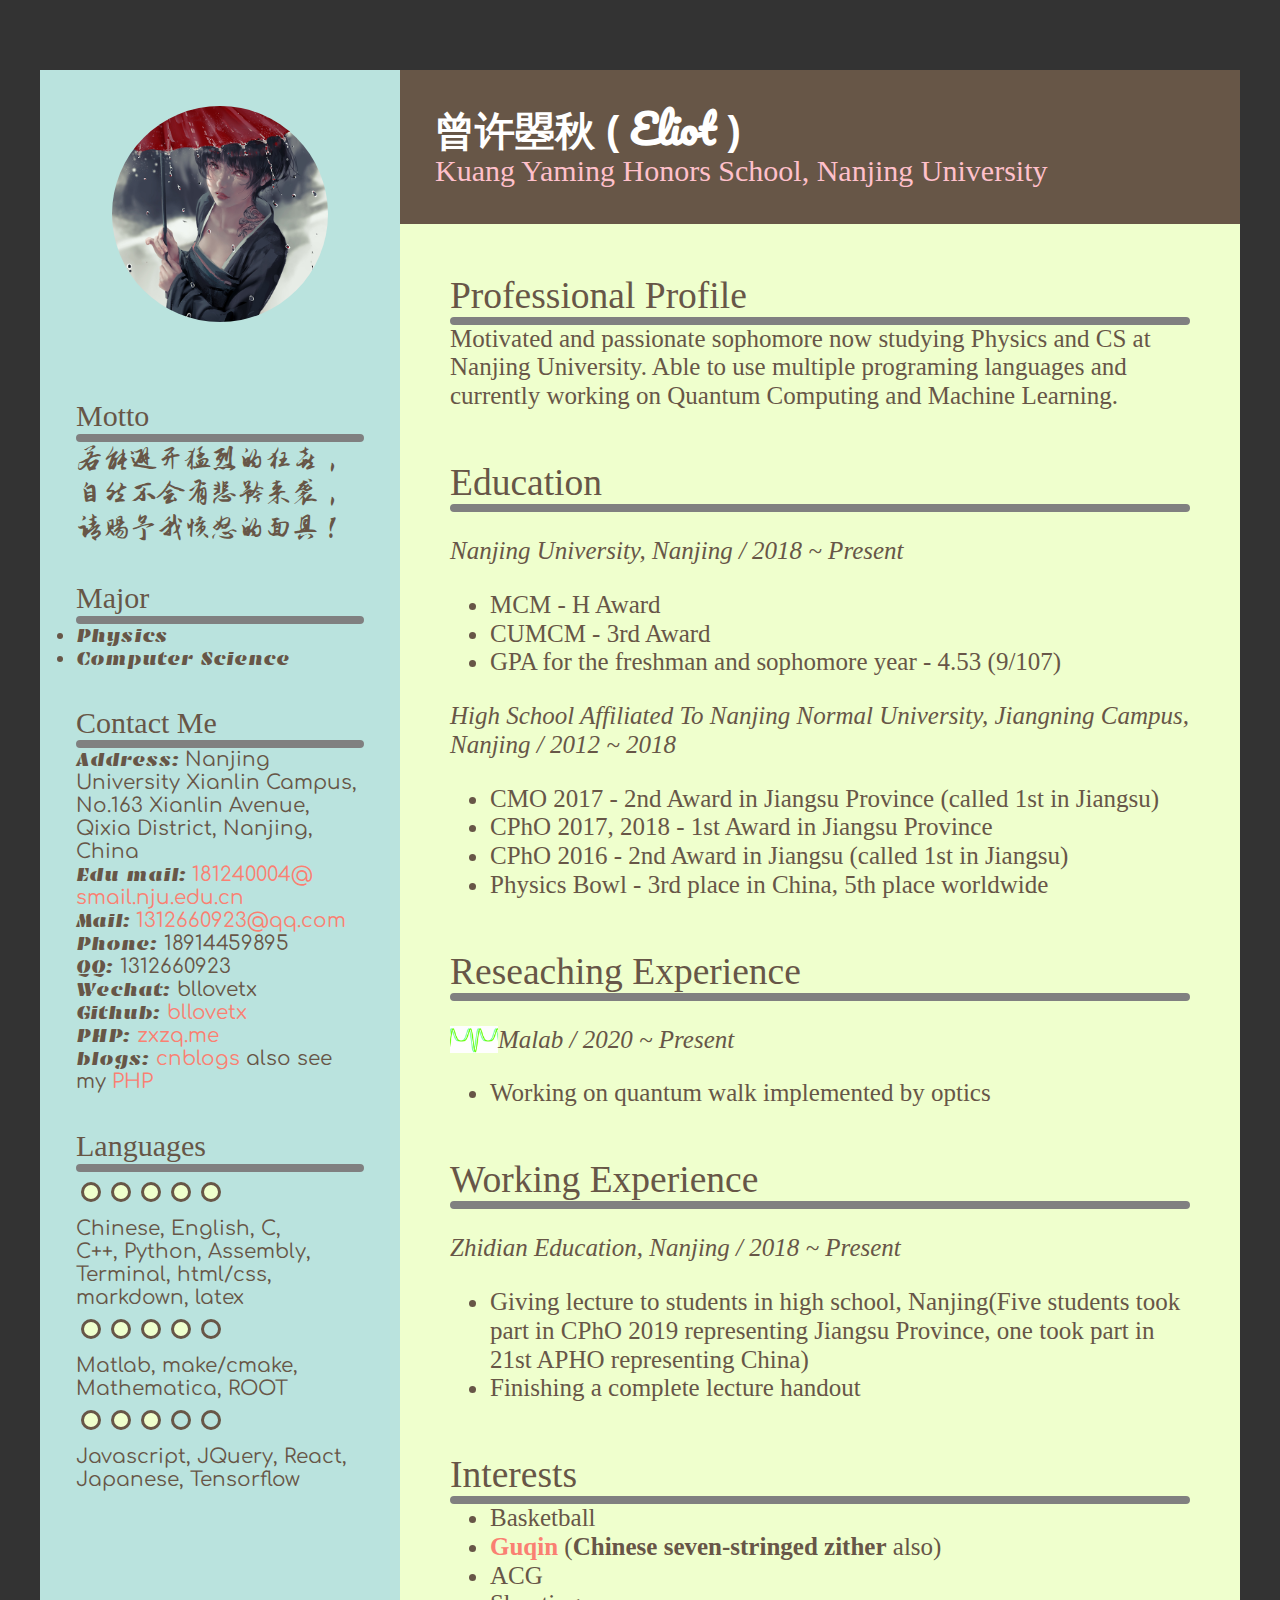
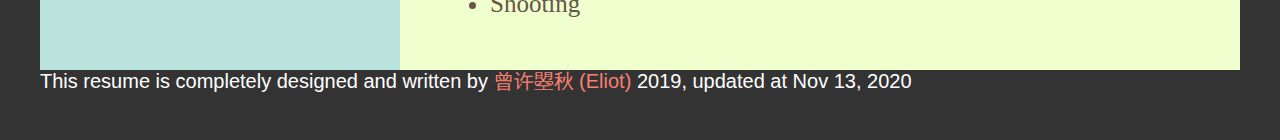
==== resume/index.html @ 0f8e3c62 "modify resume - languages" ====
<!DOCTYPE html>
<html lang="en">
<head>
        <meta charset="utf-8">
        
    	<meta name="keywords" content="Resume of 曾许曌秋(Eliot)">
		<meta name="description" content="Formal Resume of 曾许曌秋">
        <meta name="author" content="曾许曌秋 ( eliot )">
        <meta name="viewport" content="width=device-width, initial-scale=1">
		<link rel="shortcut icon" href="./images/favicon.ico">
		<link rel="bookmark" href="./images/favicon.ico">
		<link rel="icon" href="./images/favicon.ico">

		<title>曾许曌秋(Eliot) | Resume</title>
		
		<!-- external CSS link -->
		<link rel="stylesheet" href="css/normalize.css">
        <link rel="stylesheet" href="css/style.css">
        <link href="https://fonts.googleapis.com/css?family=Baloo+Bhai|Comfortaa|Emblema+One|Merienda+One|Pacifico&display=swap" rel="stylesheet">
        <link href="https://fonts.googleapis.com/css?family=Zhi+Mang+Xing&display=swap" rel="stylesheet">


</head>

<body>

    <!--
    <a id = "php" href="..">
        <p id="x">O</p>
        <p id="hp">&nbsp&nbsp&nbspHome Page</p>
    </a>
    -->

    <div id="container">

        
        <section id = "sidebar">
            <img src="images/rain.jpg" class="circle" alt="icon">

            <section id = "motto">
                <h2>Motto</h2>
                <hr>
                <motto>若能避开猛烈的狂喜，自然不会有悲矜来袭，请赐予我愤怒的面具！</motto>
            </section>

            <section id = "major">
                <h2>Major</h2>
                <hr>
                <li><strong>Physics</strong></li>
                <li><strong>Computer Science</strong></li>
            </section>

            <section id = "contact">
                <h2>Contact Me</h2>
                <hr>
                <li><strong>Address:</strong>
                    Nanjing University Xianlin Campus, No.163 Xianlin Avenue, Qixia District, Nanjing, China
                </li>
                <li><strong>Edu mail:</strong>
                    <a href="mailto:181240004@smail.nju.edu.cn" rel="edu main">181240004@ smail.nju.edu.cn</a>
                </li>
                <li><strong>Mail:</strong>
                    <a href="mailto:1312660923@qq.com" rel="personal mail">1312660923@qq.com</a>
                </li>
                <li><strong>Phone: </strong>18914459895</li>
                <li><Strong>QQ: </Strong>1312660923</li>
                <li><strong>Wechat: </strong>bllovetx</li>
                <li><strong>Github: </strong>
                    <a href="https://github.com/bllovetx" target="_blank" rel="my github">bllovetx</a>
                </li>
                <li><strong>PHP: </strong>
                    <a href="https://zxzq.me" target="_blank" rel="my home page">zxzq.me</a>
                </li>
                <li><strong>blogs: </strong><a href="https://www.cnblogs.com/bllovetx" target="_blank" rel="cnblogs">cnblogs</a>
                also see my <a href="https://zxzq.me" target="_blank" rel="my home page">PHP</a> 
                </li>
            </section>

            <section id = "languages">
                <h2>Languages</h2>
                <hr>
                <dott></dott><dott></dott><dott></dott><dott></dott><dott></dott>
                <p>Chinese, English, C,<br> C++, Python, Assembly, <br>Terminal, html/css, <br>markdown, latex</p>

                <dott></dott><dott></dott><dott></dott><dott></dott><dot></dot>
                <p>Matlab, make/cmake, <br>Mathematica, ROOT</p>

                <dott></dott><dott></dott><dott></dott><dot></dot><dot></dot>
                <p>Javascript, JQuery, React, Japanese, Tensorflow</p>
            </section>

        </section><!-- sidebar -->

        <div id = "main">

            <section id = "head">
                <h1>曾许曌秋 (<en> Eliot </en>)</h1>
                <h2>Kuang Yaming Honors School, Nanjing University</h2>
            </section><!-- head -->
            

            <section id = "info">
                <section id = "profile">
                    <h2>Professional Profile</h2>
                    <hr>
                    <p>Motivated and passionate sophomore now studying Physics and CS at Nanjing University. Able to use multiple programing languages and currently working on Quantum Computing and Machine Learning.</p>
                </section>

                <section id = "education">
                    <h2>Education</h2>
                    <hr>
                    <h3>Nanjing University, Nanjing / 2018 ~ Present</h3>
                    <p><ul>
                        <li>MCM - H Award</li>
                        <li>CUMCM - 3rd Award</li>
                        <li>GPA for the freshman and sophomore year - 4.53 (9/107)</li>
                        <!--
                            <p id ="mark">mark: result of almost no professional course during 1st year, see below:
                                <ul>
                                    <li>University Physics: 99</li>
                                    <li>Mathematical Methods for Physics: 99</li>
                                </ul>
                            </p>
                        -->
                    </ul></p>
                    <h3>High School Affiliated To Nanjing Normal University, Jiangning Campus, Nanjing / 2012 ~ 2018</h3>
                    <p><ul>
                        <li>CMO 2017 - 2nd Award in Jiangsu Province (called 1st in Jiangsu)</li>
                        <li>CPhO 2017, 2018 - 1st Award in Jiangsu Province</li>
                        <li>CPhO 2016 - 2nd Award in Jiangsu (called 1st in Jiangsu)</li>
                        <li>Physics Bowl - 3rd place in China, 5th place worldwide</li>
                    </p></ul>

                </section>

                <section id = "research">
                    <h2>Reseaching Experience</h2>
                    <hr>
                    <h3><a href="https://qoqi.nju.edu.cn/" target="_blank" rel="home page of malab" style="padding:0px 24px;background:url(images/malab.png) center; background-size: contain"></a>
                        Malab / 2020 ~ Present
                    </h3>
                    <p><ul>
                        <li>Working on quantum walk implemented by optics</li>
                    </ul></p>
                </section>

                <section id = "work">
                    <h2>Working Experience</h2>
                    <hr>
                    <h3>Zhidian Education, Nanjing / 2018 ~ Present</h3>
                    <p><ul>
                        <li>Giving lecture to students in high school, Nanjing(Five students took part in CPhO 2019 representing Jiangsu Province, one took part in 21st APHO representing China)</li>
                        <li>Finishing a complete lecture handout</li>
                    </p></ul>
                </section>

                <section id = "interests">
                    <h2>Interests</h2>
                    <hr>
                    <div style="float:left"><ul><li>Basketball</li><li><a href="https://en.wikipedia.org/wiki/Guqin" style="color:salmon;font-weight:bold" target="_blank">Guqin</a> (<test style="font-weight:bold">Chinese seven-stringed zither</test> also)</li><li>ACG</li>
                    <li>Shooting</li>
                    </div>
                </section>
            </section><!-- info -->
        </div>

        <section id = "footer">
            <p>This resume is completely designed and written by <a href="https://zxzq.me" target="_blank" rel="home page">曾许曌秋 (Eliot) </a>2019, updated at Nov 13, 2020</p>
        </section><!-- footer -->

    </div><!-- container -->

</body>
</html>
---- resume/css/style.css ----
/*

Project Name:  Resume 曾许曌秋 (Eliot)
Author: 曾许曌秋 (eliot) | zxzq.me 
At: Nanjing University

*/


* {
    -moz-box-sizing: border-box; /* Firexfox */
    -webkit-box-sizing: border-box; /* Safari/Chrome/iOS/Android */
    box-sizing: border-box; /* IE */
}

en {
    font-family: 'Pacifico', cursive;
}

.circle{
    width: 60%;
    border-radius: 60%;
    margin: 10% 20%;
}

h2 {
    font-family: 'Baloo Bhai', cursive;
    font-weight: lighter;
    margin: 0;
}

h1 {
    margin: 0;
}

h3 {
    font-family: 'Merienda One', cursive;
    font-style: italic;
    font-size: 25px;
    font-weight: lighter;
}
ul {
    margin: 0;
}

a {
    text-decoration: none;
    color: salmon;
}


hr {
    margin: 0;
    border: 4px solid;
    border-radius: 4px;
}

/*
 * Body
 */

body {
    background: #333;
    font-size: 20px;
}

#container {
    width: 1200px;
    height: 1600px;
    background: #EFFFCD;
    margin: 70px auto;
}


    /*
     * sidebar
     */

    #sidebar{
        width: 30%;
        height: 100%;
        background: #BAE3DE;
        color: #675647;
        float: left;
    }

    #sidebar section {
        width: 80%;
        margin: 10%;
        font-family: 'Comfortaa', cursive;
    }


    motto {
        font-family: 'Zhi Mang Xing', cursive;
        font-size: 30px;
    }

    #sidebar strong {
        font-family: 'Emblema One', cursive;
        font-weight: lighter;
    }
    #contact li {
        list-style: none;
    }

    dott {
        width: 20px;
        height: 20px;
        border-color: #675647;
        border-radius: 10px;
        border-style: solid;
        background:#EFFFCD;
        display: inline-block;
        margin: 10px 5px;
    }
    dot {
        width: 20px;
        height: 20px;
        border-color: #675647;
        border-radius: 10px;
        border-style: solid;
        display: inline-block;
        margin: 10px 5px;
    }
    #languages p {
        margin: 0;
    }

    /* 
     * main
     */

    #main {
        width: 70%;
        height: 100%;
        float: left;
    }

        /*
         * head
         */

        #head {
            background: #675647;
            margin: 0;
            padding: 35px;
            color: white;
        }

        #head h2 {
            color: pink;
        }

        /*
         * info
         */

        #info {
            background: #EFFFCD;
            color: #675647;
        }

        #info section {
            margin: 50px;
            font-family: 'Baloo Bhai', cursive;
            font-weight: lighter;
            font-size:25px;
        }

        #info p {
            margin:0;
        }

        #mark {
            border-style: solid;
        }

    /* 
     * footer
     */

    #footer {
        color: white;
    }






/*
 * back to home page php
 */

#php {
    position: absolute;
    top: 30px;
    left: 10%;
    background: #EFFFCD;
    transform-origin: 10px 10px;
    animation: rol 10s ease-in-out 3s infinite both;
}

#php #hp {
    margin: 7px 15px 10px 7px;
    font-family: 'Emblema One', cursive;
    color: #333;
}

#php #x {
    position: relative;
    padding: 3px 5px;
    margin:0;
    display: inline;
    color: salmon;
    background: #675647;
    
}

@keyframes rol{
    0%{transform: rotateZ(0deg)}
    10%{transform: rotateZ(80deg)}
    17%{transform: rotateZ(50deg);}
    22%{transform: rotateZ(55deg);}
    27%{transform: rotateZ(0deg);}
    100%{transform: rotateZ(0deg)}
}
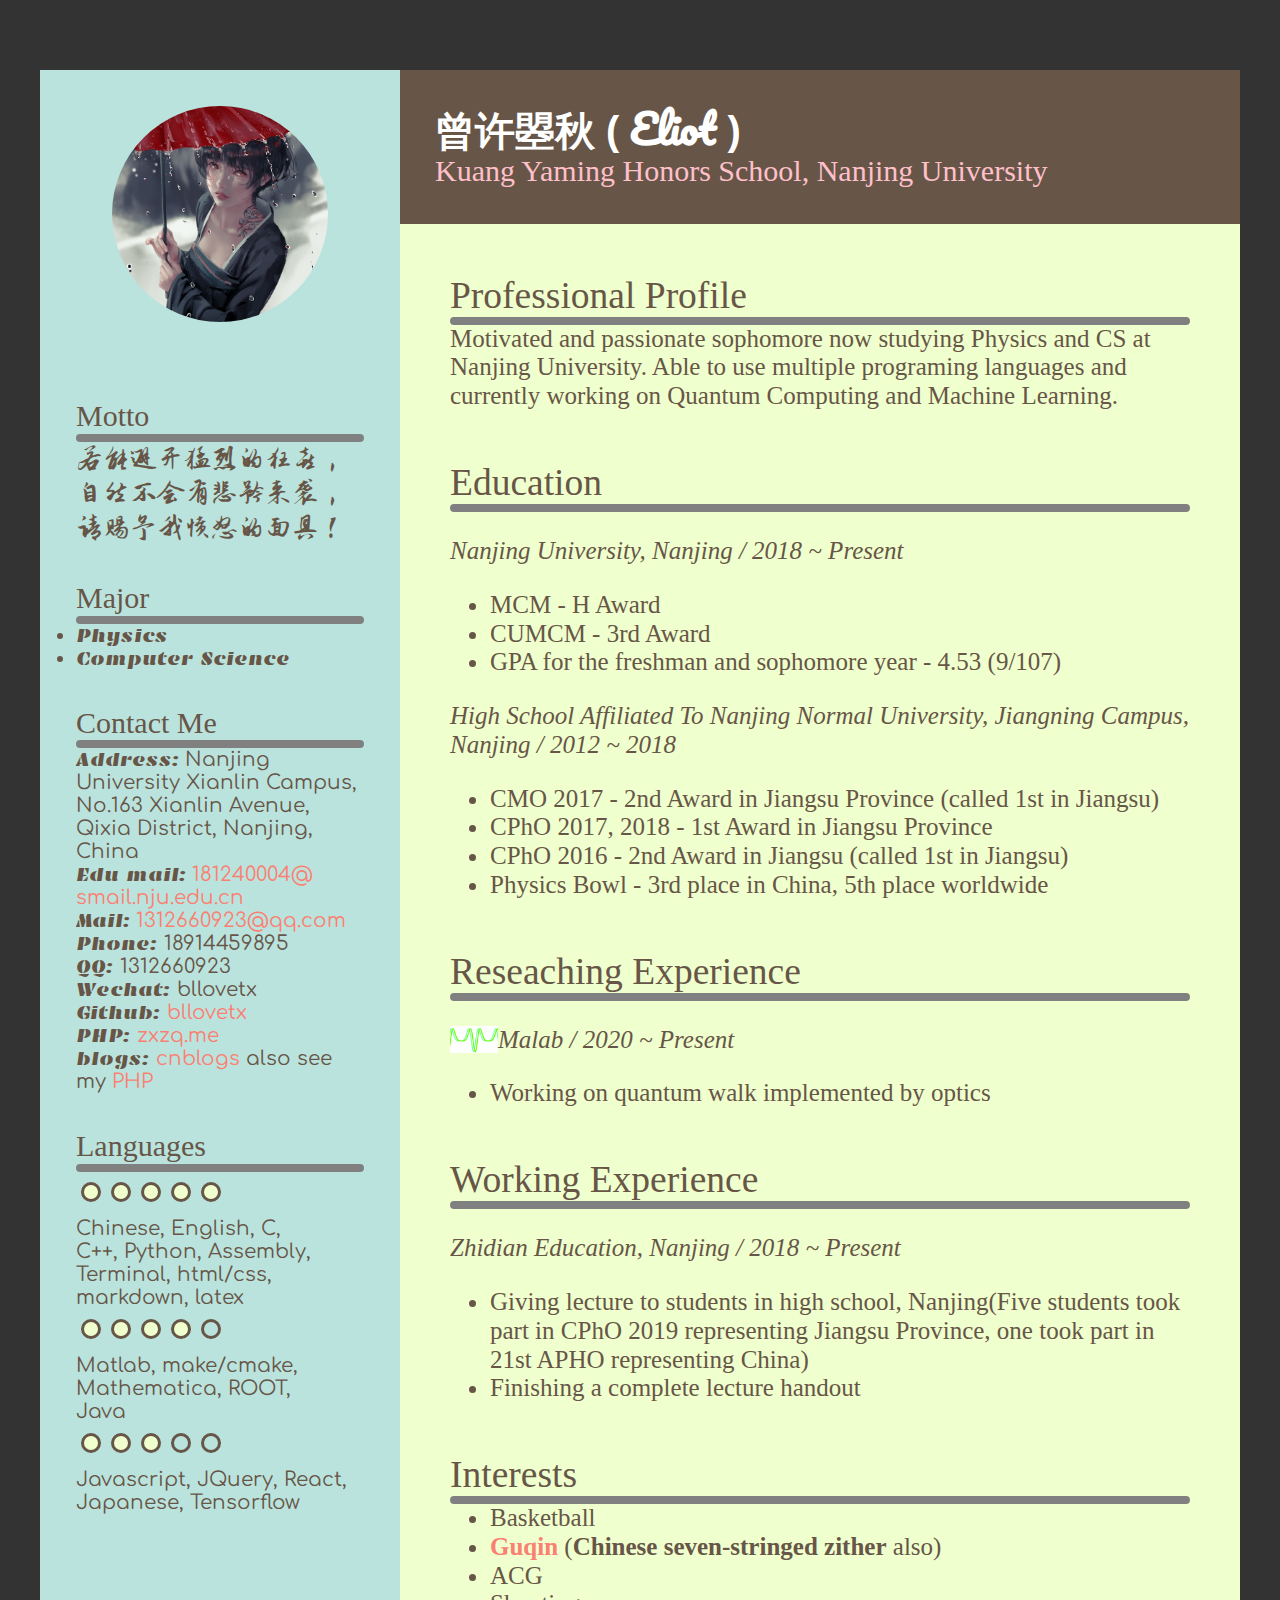
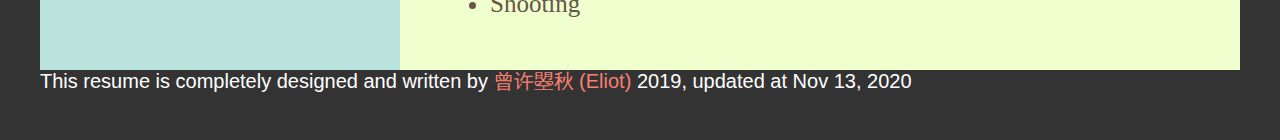
==== commit dd649a4f: "update languages" ====
--- a/resume/index.html
+++ b/resume/index.html
@@ -83,7 +83,7 @@
                 <p>Chinese, English, C,<br> C++, Python, Assembly, <br>Terminal, html/css, <br>markdown, latex</p>
 
                 <dott></dott><dott></dott><dott></dott><dott></dott><dot></dot>
-                <p>Matlab, make/cmake, <br>Mathematica, ROOT</p>
+                <p>Matlab, make/cmake, <br>Mathematica, ROOT, <br>Java</p>
 
                 <dott></dott><dott></dott><dott></dott><dot></dot><dot></dot>
                 <p>Javascript, JQuery, React, Japanese, Tensorflow</p>
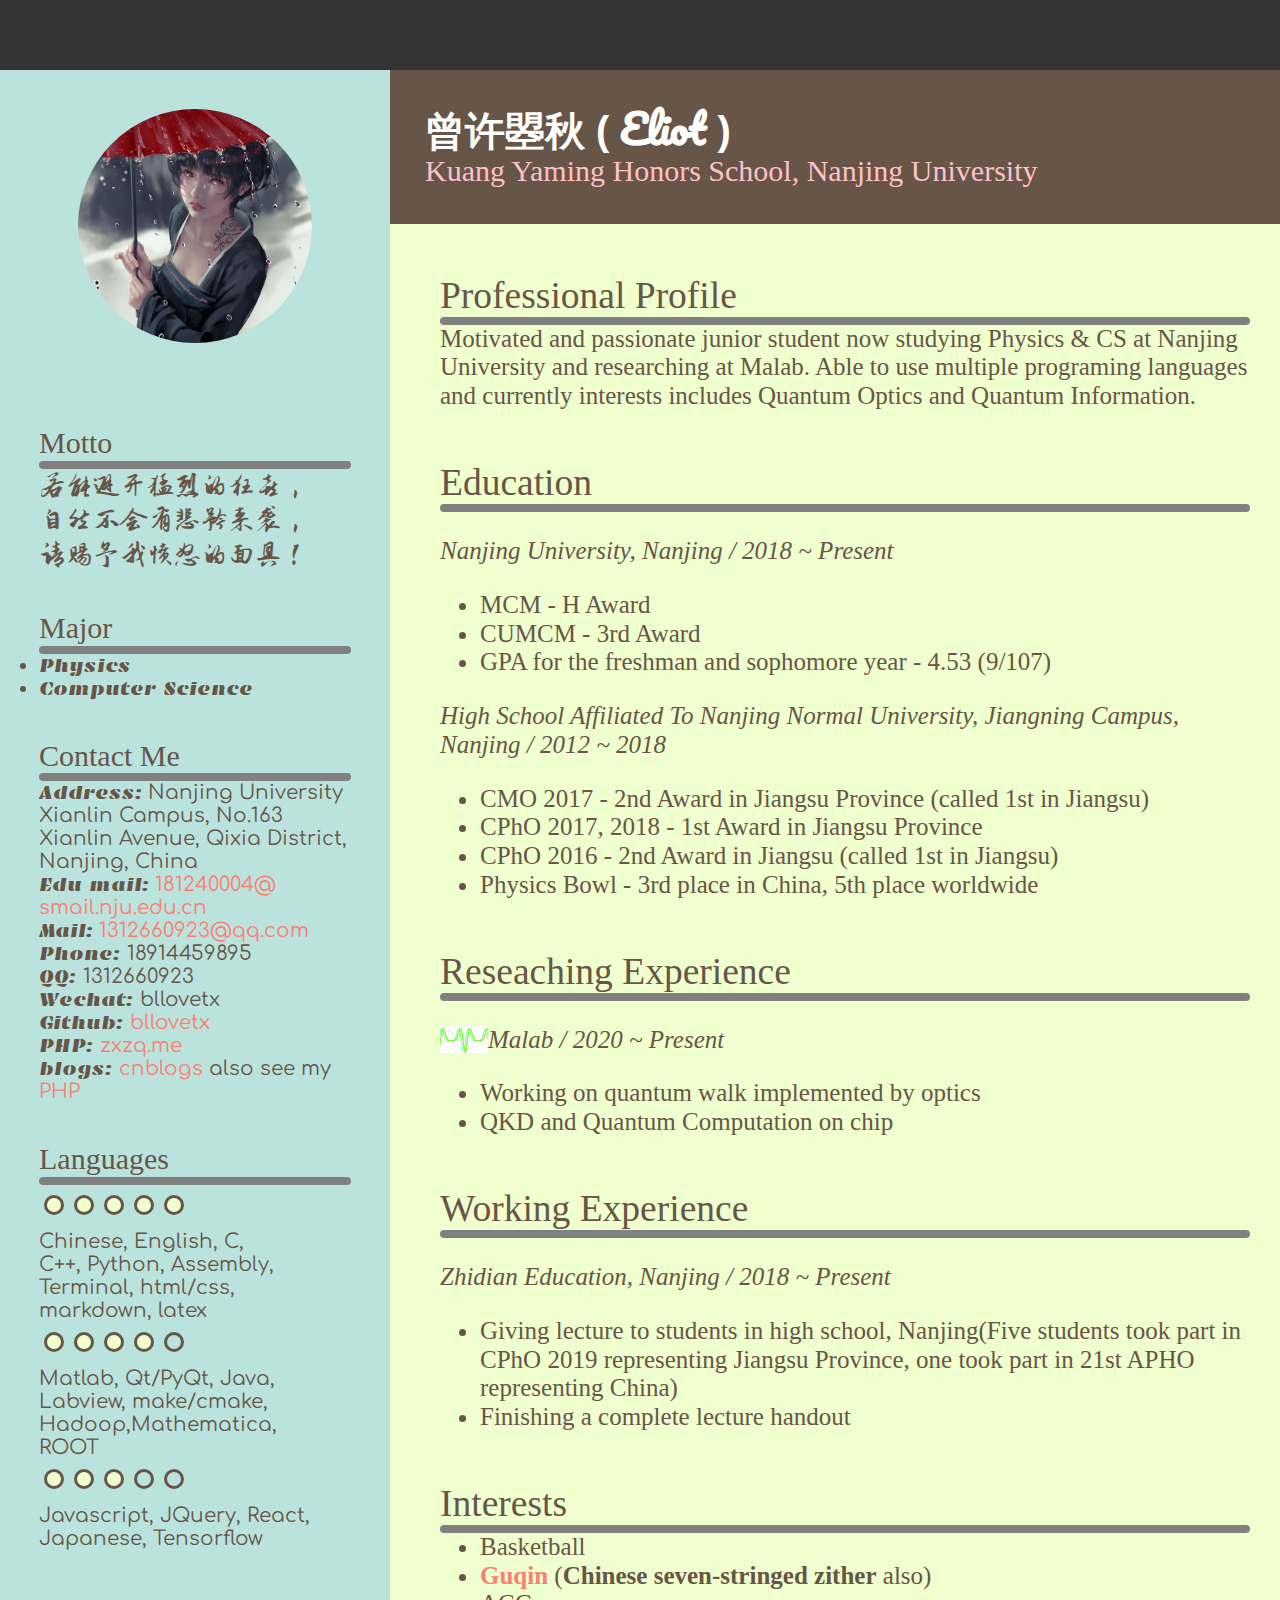
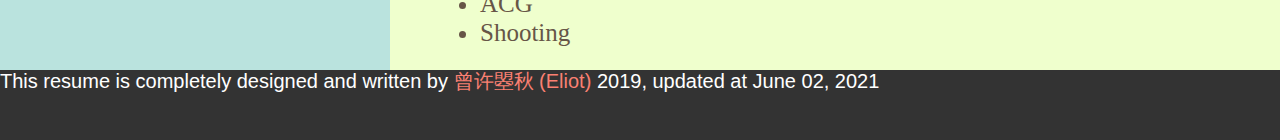
==== commit b0bac796: "update my resume" ====
--- a/resume/index.html
+++ b/resume/index.html
@@ -35,12 +35,12 @@
 
         
         <section id = "sidebar">
-            <img src="images/rain.jpg" class="circle" alt="icon">
+            <a href=".."><img src="images/rain.jpg" class="circle" alt="icon"></a>
 
             <section id = "motto">
                 <h2>Motto</h2>
                 <hr>
-                <motto>若能避开猛烈的狂喜，自然不会有悲矜来袭，请赐予我愤怒的面具！</motto>
+                <motto>若能避开猛烈的狂喜，<br>自然不会有悲矜来袭，<br>请赐予我愤怒的面具！</motto>
             </section>
 
             <section id = "major">
@@ -83,7 +83,7 @@
                 <p>Chinese, English, C,<br> C++, Python, Assembly, <br>Terminal, html/css, <br>markdown, latex</p>
 
                 <dott></dott><dott></dott><dott></dott><dott></dott><dot></dot>
-                <p>Matlab, make/cmake, <br>Mathematica, ROOT, <br>Java</p>
+                <p>Matlab, Qt/PyQt, Java,<br> Labview, make/cmake,<br> Hadoop,Mathematica,<br> ROOT</p>
 
                 <dott></dott><dott></dott><dott></dott><dot></dot><dot></dot>
                 <p>Javascript, JQuery, React, Japanese, Tensorflow</p>
@@ -103,7 +103,9 @@
                 <section id = "profile">
                     <h2>Professional Profile</h2>
                     <hr>
-                    <p>Motivated and passionate sophomore now studying Physics and CS at Nanjing University. Able to use multiple programing languages and currently working on Quantum Computing and Machine Learning.</p>
+                    <p>Motivated and passionate junior student now studying Physics & CS at Nanjing University and researching at Malab. 
+                        Able to use multiple programing languages and currently interests includes Quantum Optics and Quantum Information.
+                    </p>
                 </section>
 
                 <section id = "education">
@@ -141,6 +143,7 @@
                     </h3>
                     <p><ul>
                         <li>Working on quantum walk implemented by optics</li>
+                        <li>QKD and Quantum Computation on chip</li>
                     </ul></p>
                 </section>
 
@@ -165,7 +168,7 @@
         </div>
 
         <section id = "footer">
-            <p>This resume is completely designed and written by <a href="https://zxzq.me" target="_blank" rel="home page">曾许曌秋 (Eliot) </a>2019, updated at Nov 13, 2020</p>
+            <p>This resume is completely designed and written by <a href="https://zxzq.me" target="_blank" rel="home page">曾许曌秋 (Eliot) </a>2019, updated at June 02, 2021</p>
         </section><!-- footer -->
 
     </div><!-- container -->
--- a/resume/css/style.css
+++ b/resume/css/style.css
@@ -65,7 +65,7 @@
 }
 
 #container {
-    width: 1200px;
+    width: 1300px;
     height: 1600px;
     background: #EFFFCD;
     margin: 70px auto;
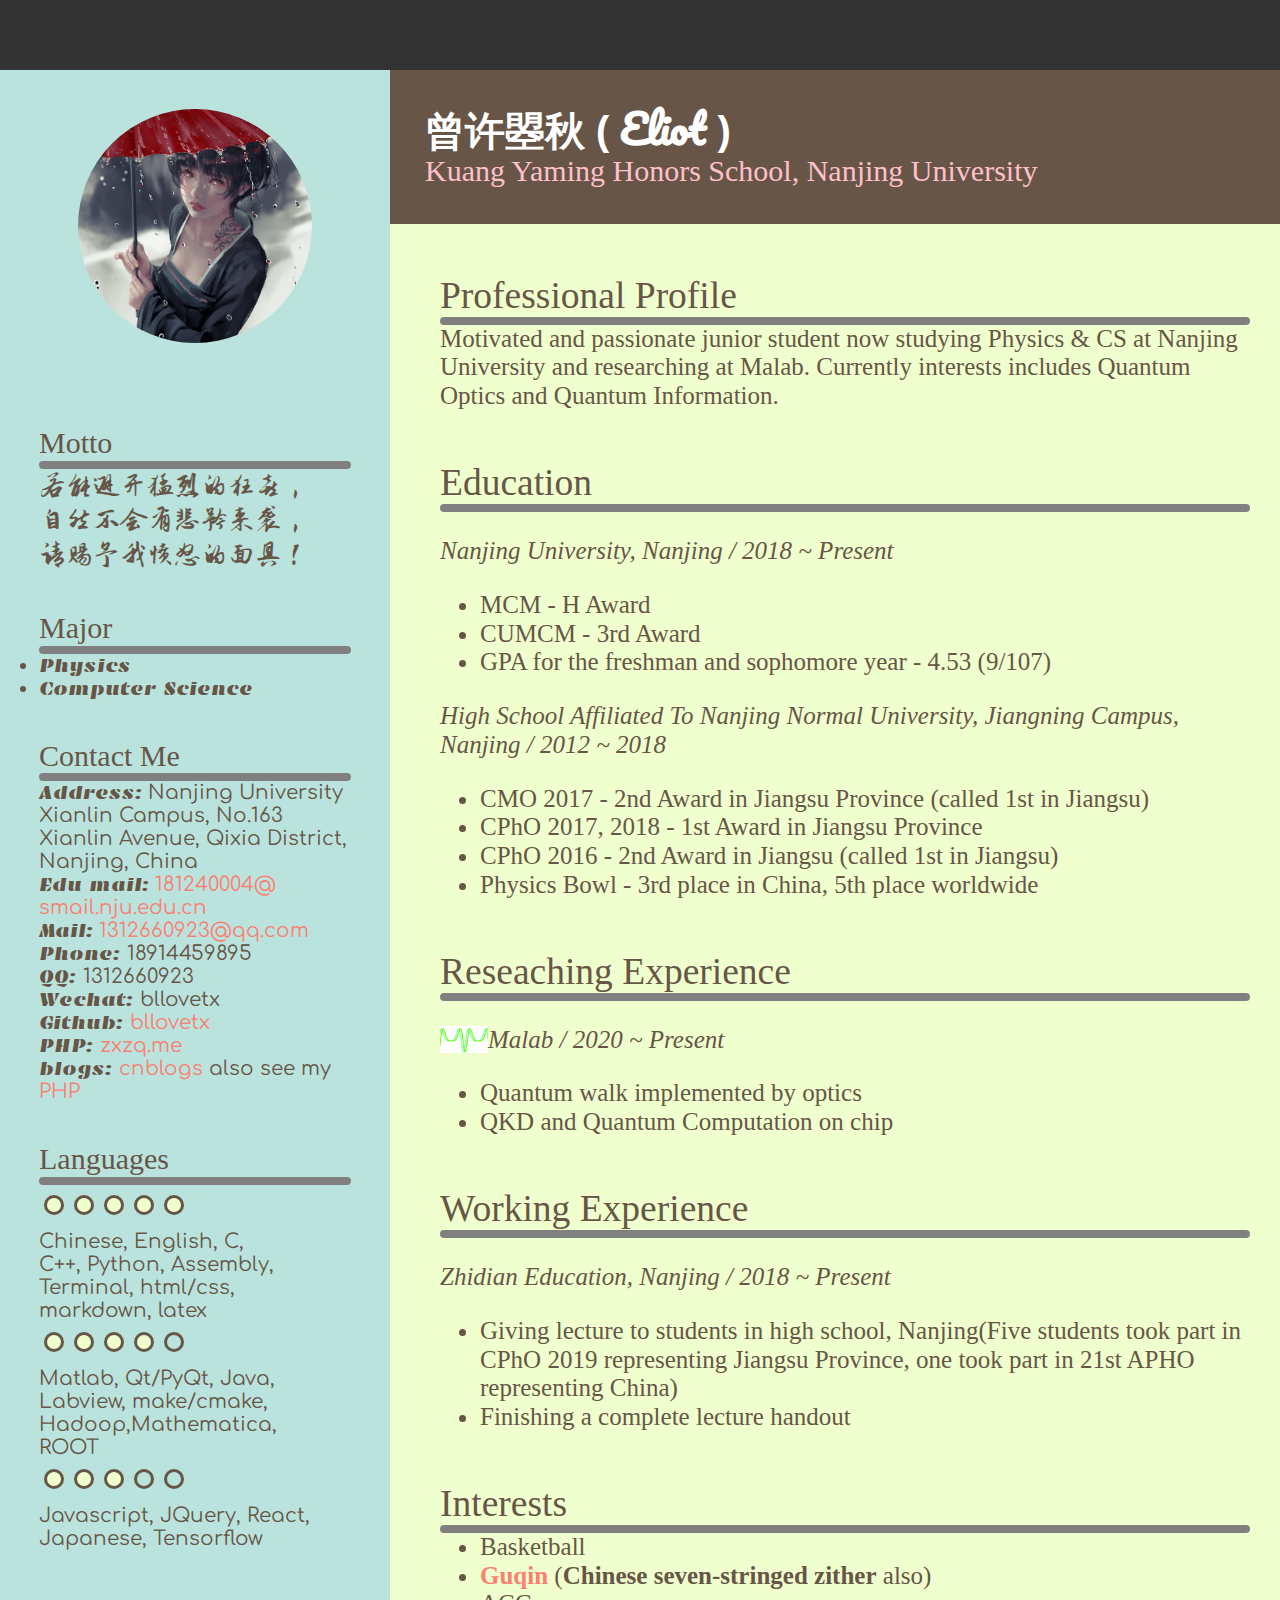
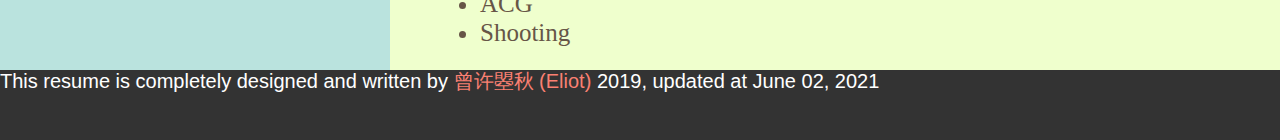
==== commit 232b6d12: "fix resume" ====
--- a/resume/index.html
+++ b/resume/index.html
@@ -104,7 +104,7 @@
                     <h2>Professional Profile</h2>
                     <hr>
                     <p>Motivated and passionate junior student now studying Physics & CS at Nanjing University and researching at Malab. 
-                        Able to use multiple programing languages and currently interests includes Quantum Optics and Quantum Information.
+                        Currently interests includes Quantum Optics and Quantum Information.
                     </p>
                 </section>
 
@@ -142,7 +142,7 @@
                         Malab / 2020 ~ Present
                     </h3>
                     <p><ul>
-                        <li>Working on quantum walk implemented by optics</li>
+                        <li>Quantum walk implemented by optics</li>
                         <li>QKD and Quantum Computation on chip</li>
                     </ul></p>
                 </section>
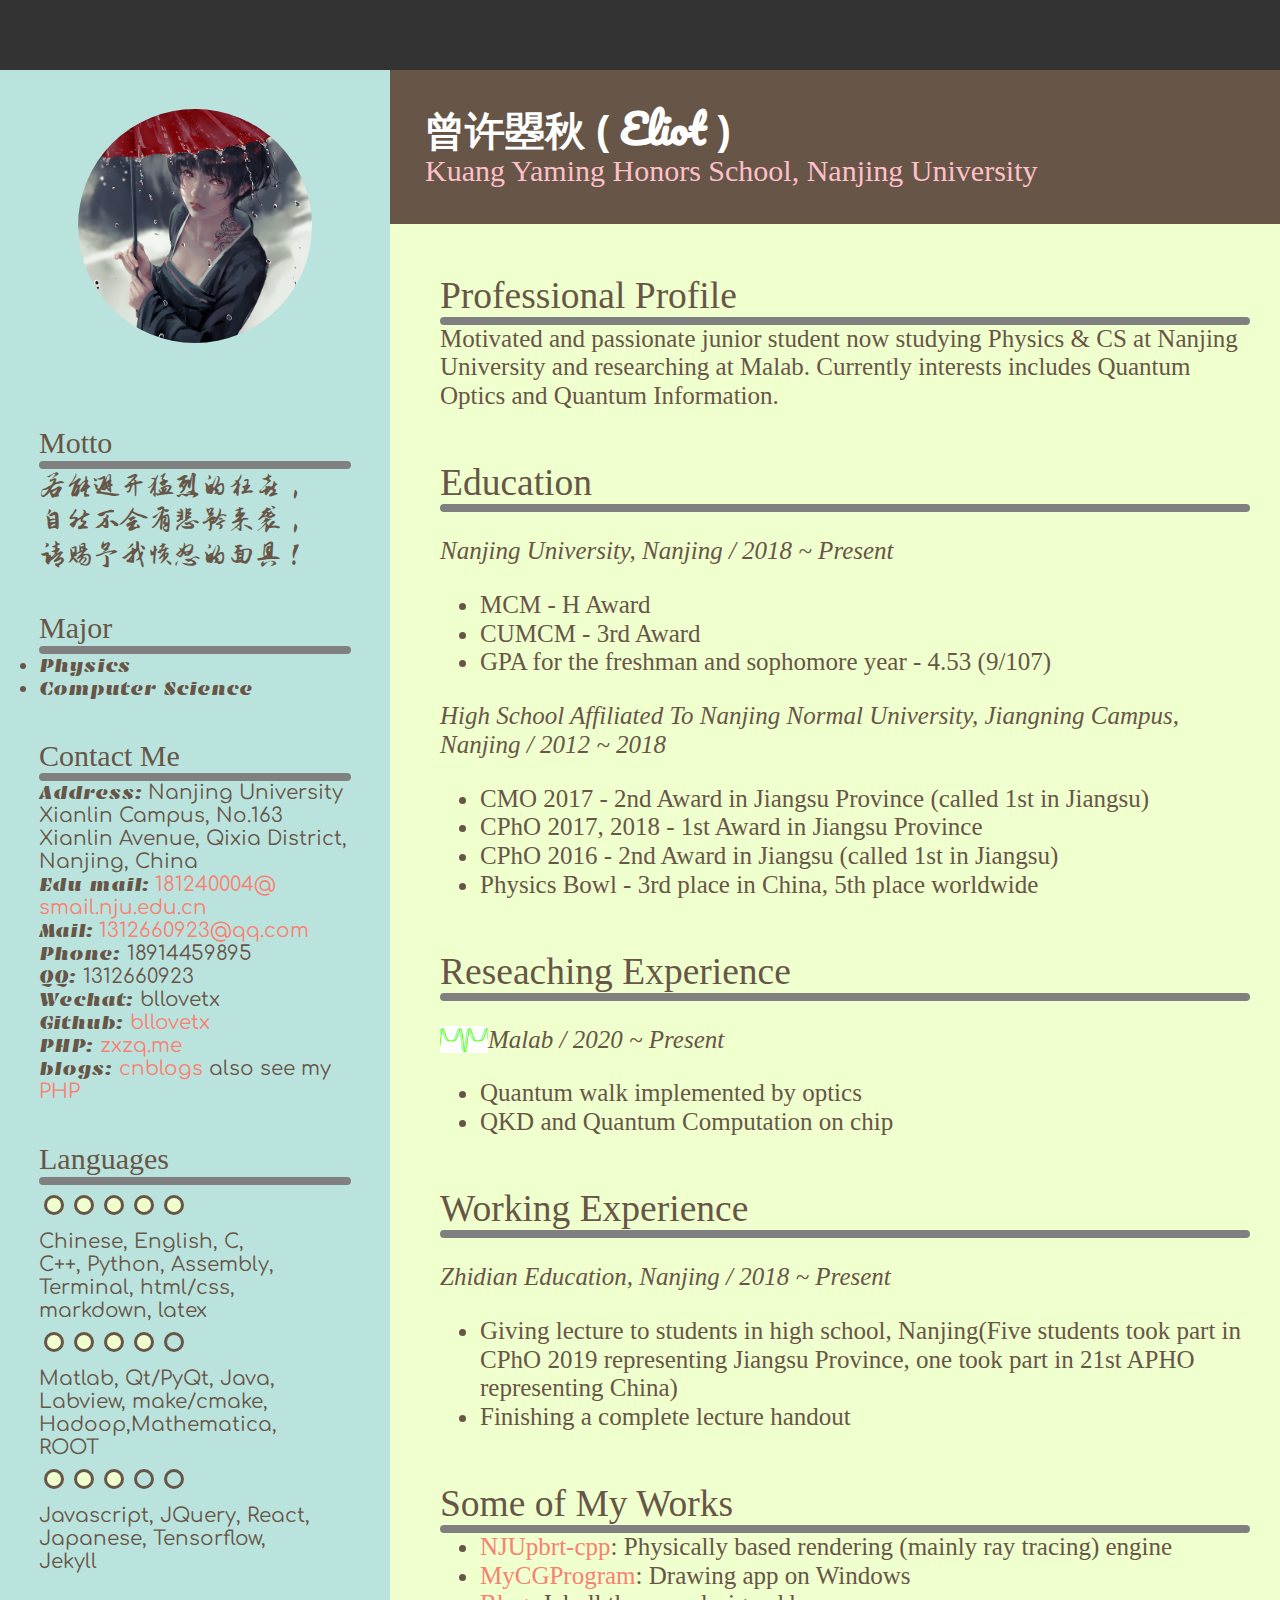
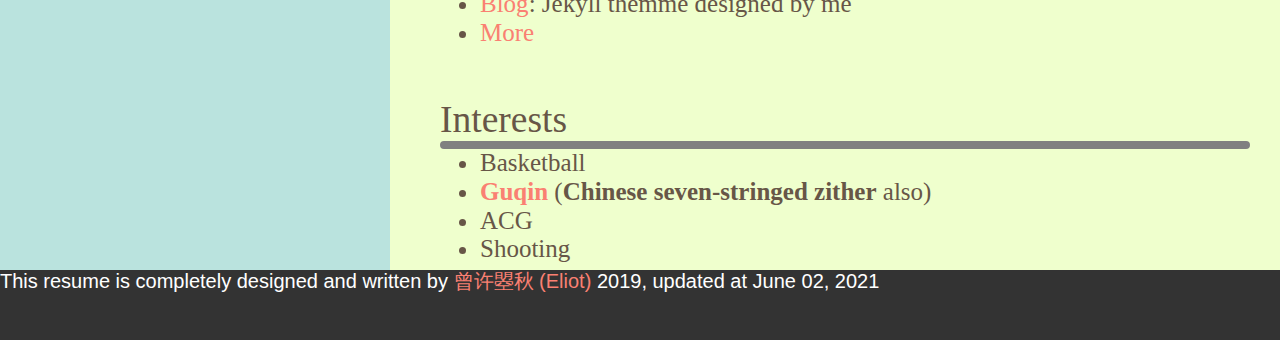
==== commit 02e92823: "update resume 210605" ====
--- a/resume/index.html
+++ b/resume/index.html
@@ -86,7 +86,7 @@
                 <p>Matlab, Qt/PyQt, Java,<br> Labview, make/cmake,<br> Hadoop,Mathematica,<br> ROOT</p>
 
                 <dott></dott><dott></dott><dott></dott><dot></dot><dot></dot>
-                <p>Javascript, JQuery, React, Japanese, Tensorflow</p>
+                <p>Javascript, JQuery, React, Japanese, Tensorflow,<br> Jekyll</p>
             </section>
 
         </section><!-- sidebar -->
@@ -157,11 +157,31 @@
                     </p></ul>
                 </section>
 
+                <section id = "myWorks">
+                    <h2>Some of My Works</h2>
+                    <hr>
+                    <p><ul>
+                        <li><a href="https://github.com/kymWorship/NJUpbrt-cpp/tree/master">NJUpbrt-cpp</a>: Physically based rendering (mainly ray tracing) engine</li>
+                        <li><a href="https://github.com/bllovetx/myCGprogram">MyCGProgram</a>: Drawing app on Windows</li>
+                        <li><a href="https://github.com/bllovetx/blog">Blog</a>: Jekyll themme designed by me</li>
+                        <li><a href="https://github.com/bllovetx">More</a></li>
+                    </ul></p>
+                </section>
+
                 <section id = "interests">
                     <h2>Interests</h2>
                     <hr>
-                    <div style="float:left"><ul><li>Basketball</li><li><a href="https://en.wikipedia.org/wiki/Guqin" style="color:salmon;font-weight:bold" target="_blank">Guqin</a> (<test style="font-weight:bold">Chinese seven-stringed zither</test> also)</li><li>ACG</li>
-                    <li>Shooting</li>
+                    <div style="float:left">
+                        <ul>
+                            <li>Basketball</li>
+                            <li>
+                                <a href="https://en.wikipedia.org/wiki/Guqin" style="color:salmon;font-weight:bold" target="_blank">
+                                    Guqin
+                                </a> (<test style="font-weight:bold">Chinese seven-stringed zither</test> also)
+                            </li>
+                            <li>ACG</li>
+                        <li>Shooting</li>
+                        </ul>
                     </div>
                 </section>
             </section><!-- info -->
--- a/resume/css/style.css
+++ b/resume/css/style.css
@@ -66,7 +66,7 @@
 
 #container {
     width: 1300px;
-    height: 1600px;
+    height: 1800px;
     background: #EFFFCD;
     margin: 70px auto;
 }
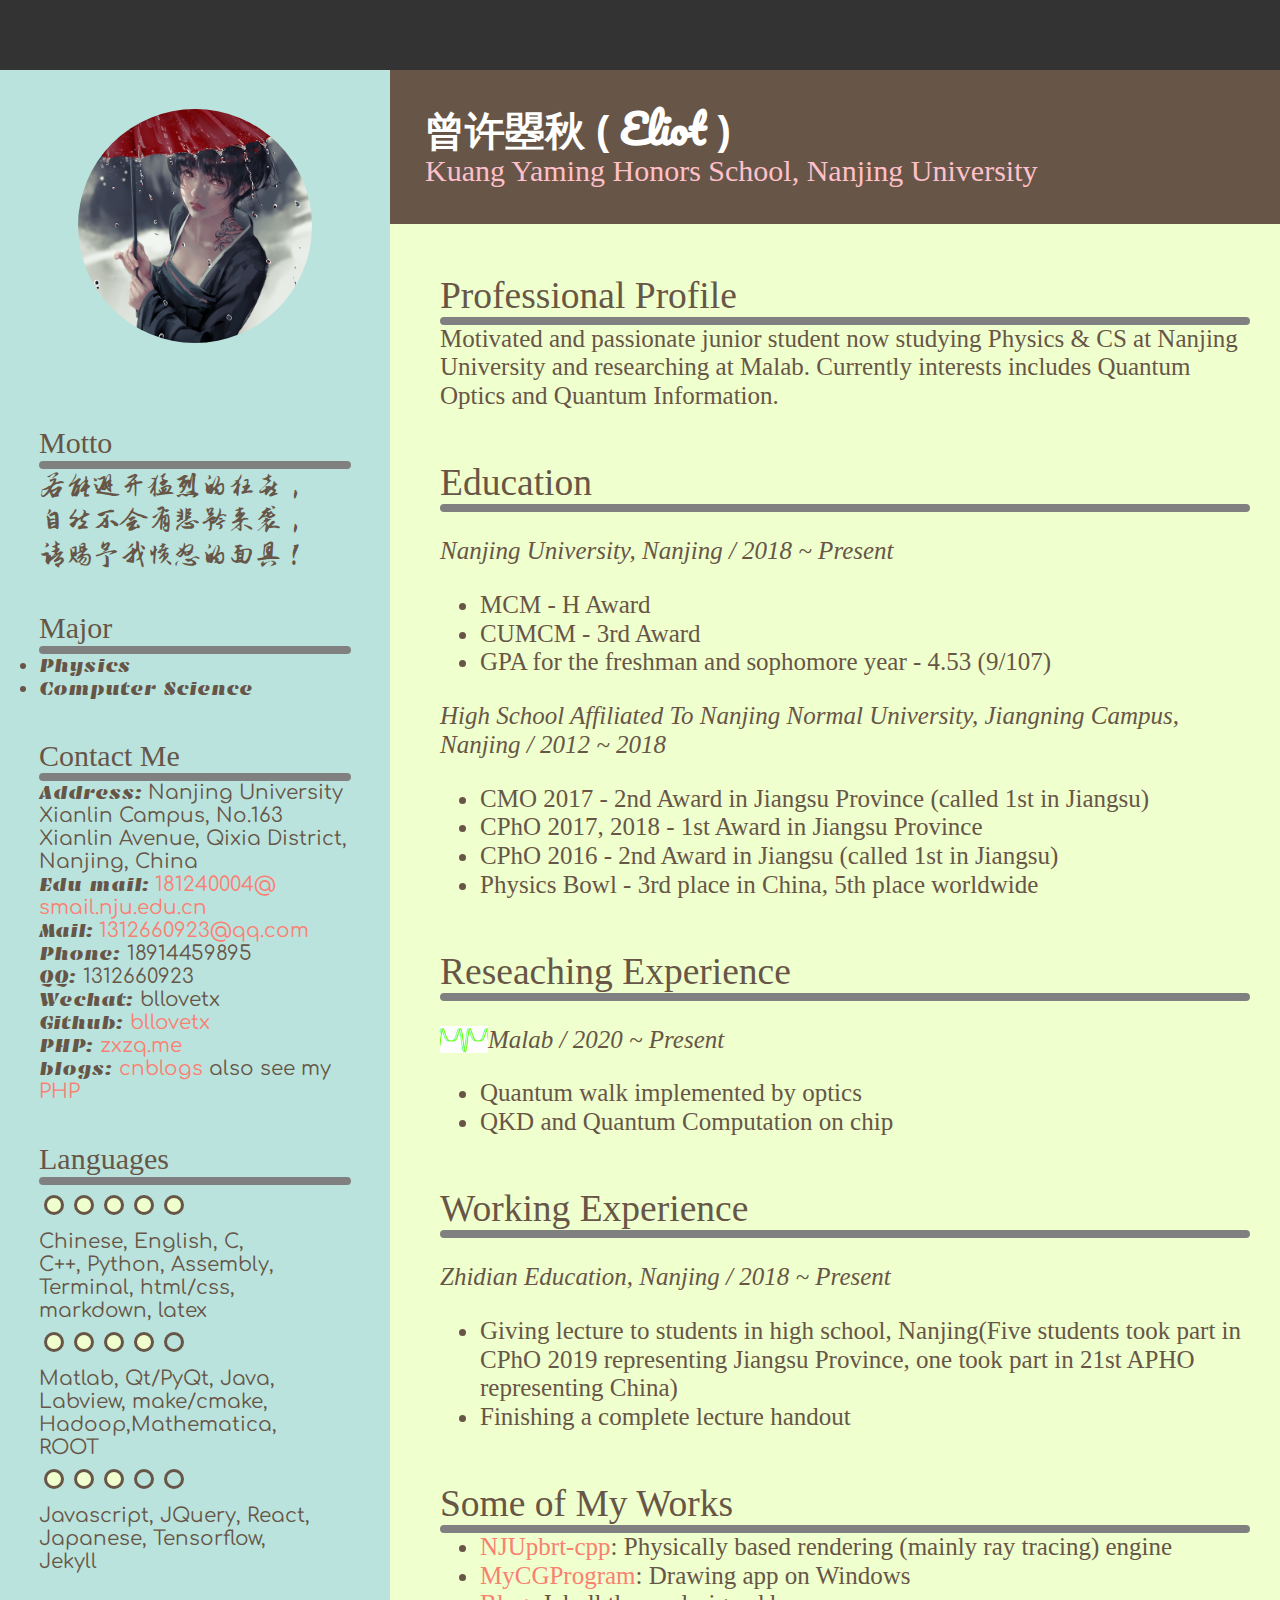
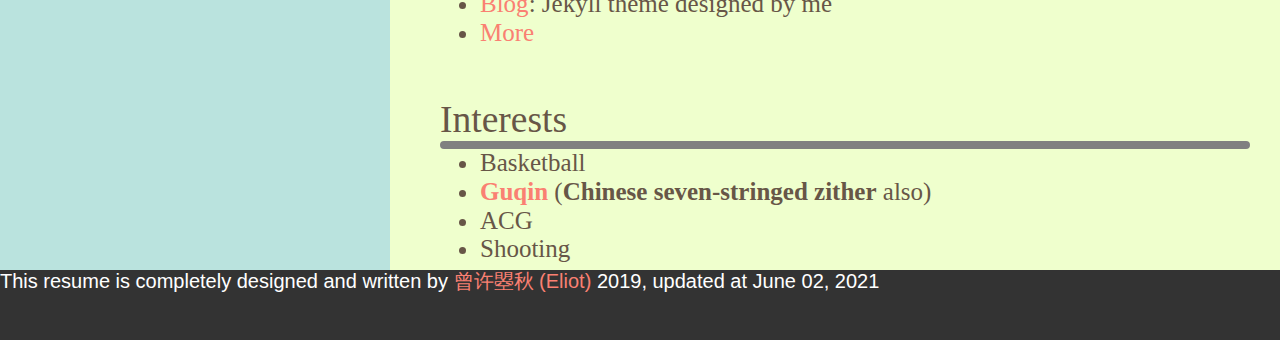
==== commit 780d7004: "fix theme spell mistake" ====
--- a/resume/index.html
+++ b/resume/index.html
@@ -163,7 +163,7 @@
                     <p><ul>
                         <li><a href="https://github.com/kymWorship/NJUpbrt-cpp/tree/master">NJUpbrt-cpp</a>: Physically based rendering (mainly ray tracing) engine</li>
                         <li><a href="https://github.com/bllovetx/myCGprogram">MyCGProgram</a>: Drawing app on Windows</li>
-                        <li><a href="https://github.com/bllovetx/blog">Blog</a>: Jekyll themme designed by me</li>
+                        <li><a href="https://github.com/bllovetx/blog">Blog</a>: Jekyll theme designed by me</li>
                         <li><a href="https://github.com/bllovetx">More</a></li>
                     </ul></p>
                 </section>
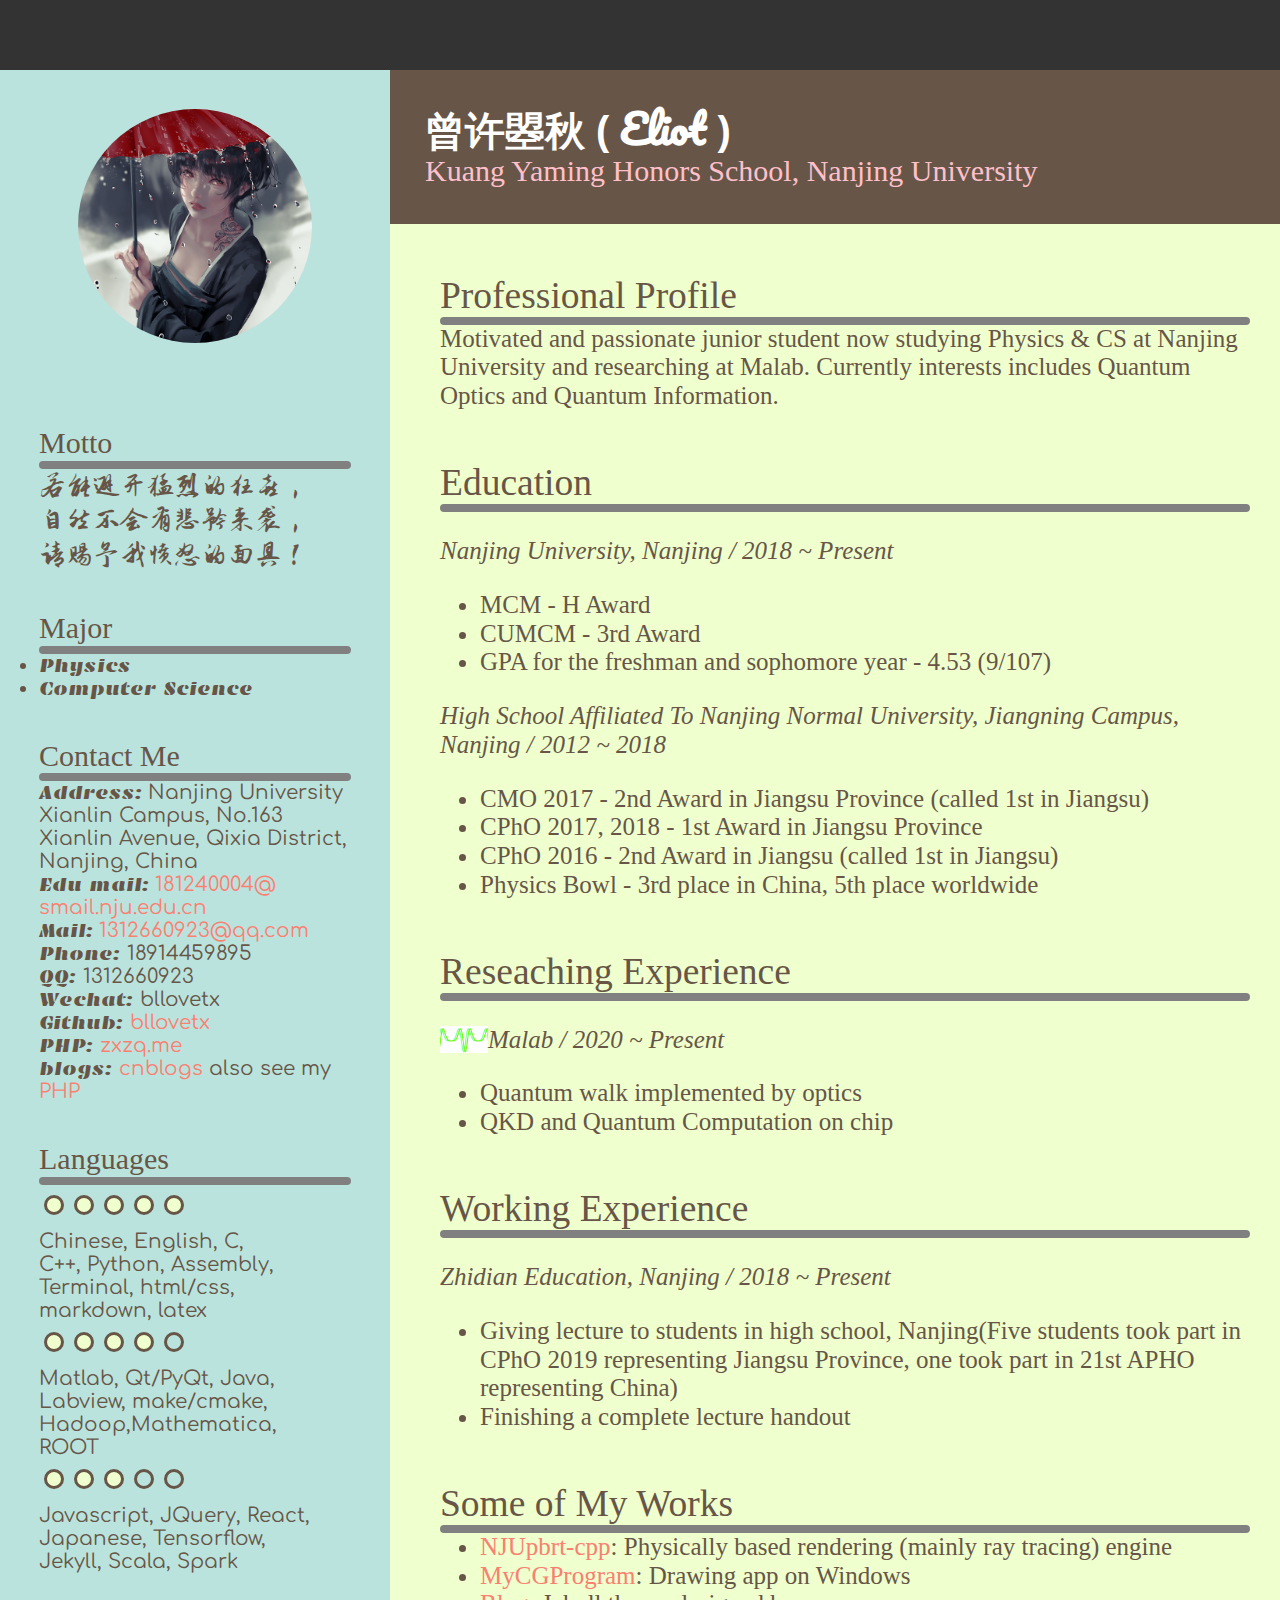
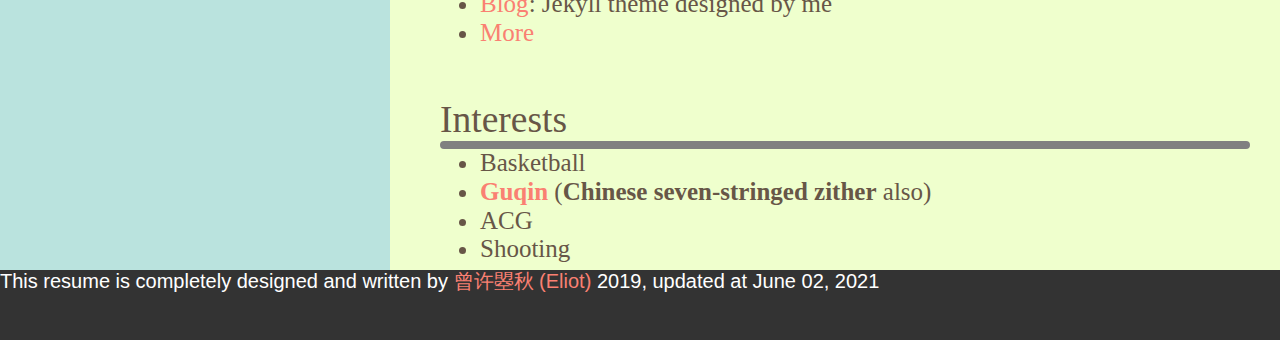
==== commit dd5f3055: "update" ====
--- a/resume/index.html
+++ b/resume/index.html
@@ -86,7 +86,7 @@
                 <p>Matlab, Qt/PyQt, Java,<br> Labview, make/cmake,<br> Hadoop,Mathematica,<br> ROOT</p>
 
                 <dott></dott><dott></dott><dott></dott><dot></dot><dot></dot>
-                <p>Javascript, JQuery, React, Japanese, Tensorflow,<br> Jekyll</p>
+                <p>Javascript, JQuery, React, Japanese, Tensorflow,<br> Jekyll, Scala, Spark</p>
             </section>
 
         </section><!-- sidebar -->
